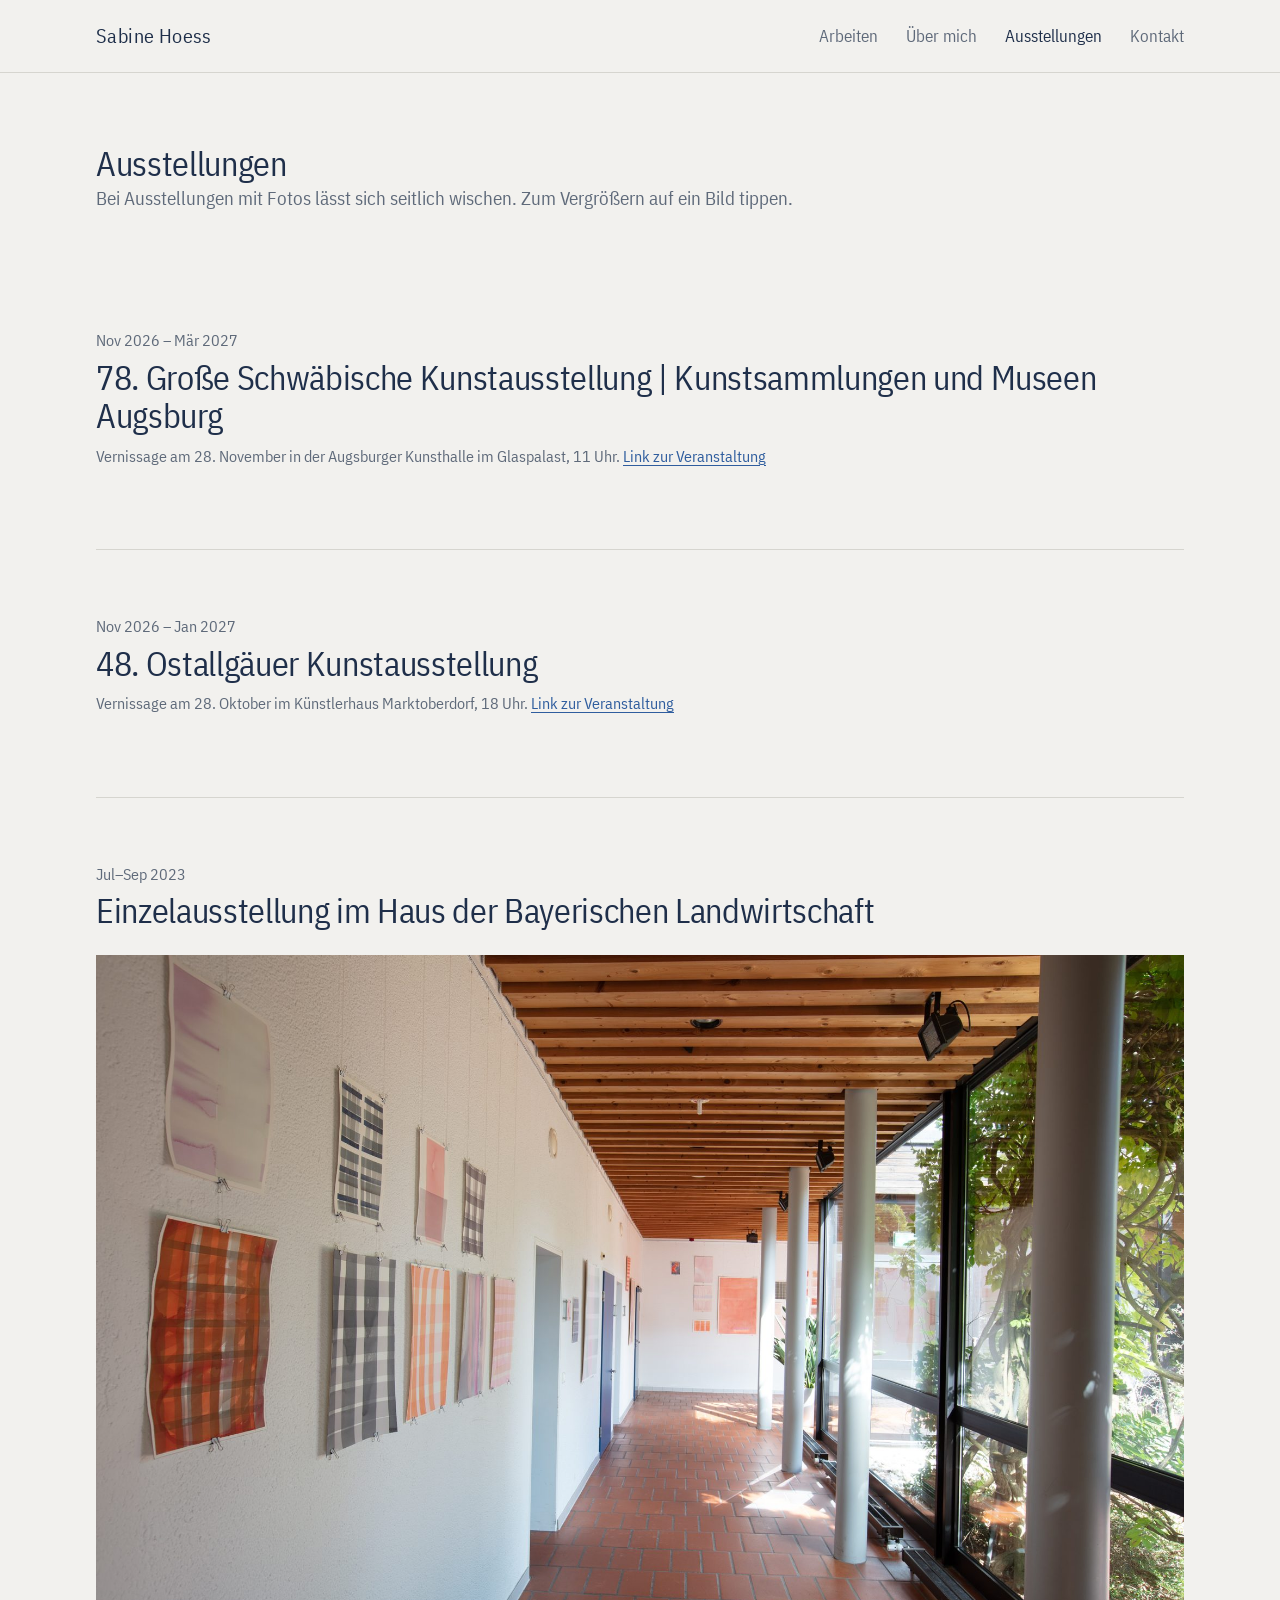
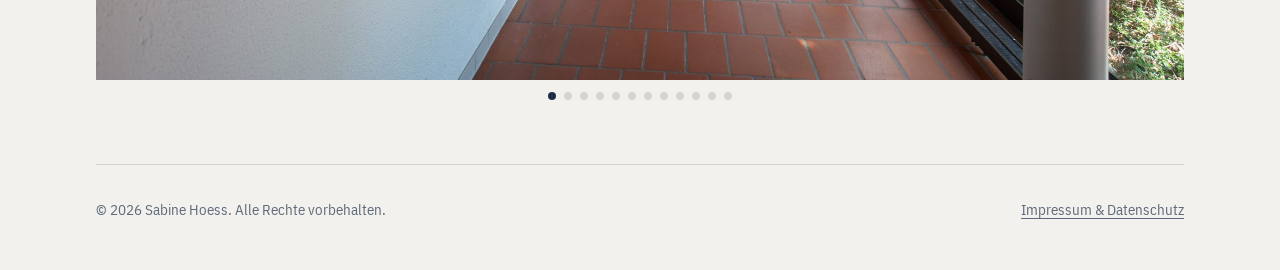
==== ausstellungen.html @ 87d31be0 "Add Ausstellungen page with exhibition photos - New ausstellungen.html (menu item "Ausstellungen"): " ====
<!doctype html>
<html lang="de">
<head>
  <meta charset="utf-8">
  <meta name="viewport" content="width=device-width, initial-scale=1">
  <title>Ausstellungen – Sabine Hoess</title>
  <meta name="description" content="Ausstellungen von Sabine Hoess: kommende Termine und Ansichten vergangener Ausstellungen.">
  <link rel="stylesheet" href="style.css">
  <link rel="icon" href="favicon.svg" type="image/svg+xml">
</head>
<body>

<header class="nav">
  <div class="wrap nav-inner">
    <a class="brand" href="index.html">Sabine Hoess</a>
    <button class="burger" aria-label="Menü" aria-expanded="false" aria-controls="menu">
      <svg class="lines" viewBox="0 0 24 24" fill="none" stroke="currentColor" stroke-width="1.6" stroke-linecap="round"><path d="M4 7h16M4 12h16M4 17h16"/></svg>
      <svg class="x" viewBox="0 0 24 24" fill="none" stroke="currentColor" stroke-width="1.6" stroke-linecap="round"><path d="M6 6l12 12M18 6L6 18"/></svg>
    </button>
    <nav>
      <ul class="menu" id="menu">
        <li><a href="gallery.html">Arbeiten</a></li>
        <li><a href="index.html#ueber">Über mich</a></li>
        <li><a href="ausstellungen.html" aria-current="page">Ausstellungen</a></li>
        <li><a href="index.html#kontakt">Kontakt</a></li>
      </ul>
    </nav>
  </div>
</header>

<main>
  <div class="gallery-head wrap">
    <h2>Ausstellungen</h2>
    <p>Bei Ausstellungen mit Fotos lässt sich seitlich wischen. Zum Vergrößern auf ein Bild tippen.</p>
  </div>

  <div class="wrap" id="shows"></div>
</main>

<footer class="foot wrap">
  <span>© <span id="year"></span> Sabine Hoess. Alle Rechte vorbehalten.</span>
  <a href="impressum.html">Impressum &amp; Datenschutz</a>
</footer>

<script src="shows.js"></script>
<script src="app.js"></script>
</body>
</html>
---- style.css ----
/* ------------------------------------------------------------
   sabine-hoess.art – Stylesheet
   ------------------------------------------------------------ */

/* Schrift: IBM Plex Sans Condensed, selbst gehostet (Lizenz: fonts/OFL.txt) */
@font-face {
  font-family: "IBM Plex Sans Condensed";
  src: url("fonts/ibm-plex-sans-condensed-400.woff2") format("woff2");
  font-weight: 400; font-style: normal; font-display: swap;
}

:root {
  --paper: #f2f1ee;
  --paper-deep: #e7e6e1;
  --ink: #1f2f4a;          /* dunkelblau */
  --mute: #5f6a7a;
  --rule: #d6d5cf;
  --link: #2f5d9e;
  --ok: #4e7556;

  --font: "IBM Plex Sans Condensed", "Arial Narrow", Arial, Helvetica, sans-serif;
  --measure: 46rem;        /* text column (narrow font, ~85 characters) */
  --wide: 68rem;           /* image column */
  --gutter: 1.25rem;
  --nav-h: 3.75rem;
}

@media (min-width: 48em) {
  :root { --gutter: 2.5rem; --nav-h: 4.5rem; }
}

*, *::before, *::after { box-sizing: border-box; }

html { scroll-behavior: smooth; scroll-padding-top: var(--nav-h); -webkit-text-size-adjust: 100%; }
@media (prefers-reduced-motion: reduce) { html { scroll-behavior: auto; } }

body {
  margin: 0;
  background: var(--paper);
  color: var(--ink);
  font-family: var(--font);
  font-size: 1.167rem;     /* 14 pt */
  line-height: 1.6;
  -webkit-font-smoothing: antialiased;
}

img { display: block; max-width: 100%; height: auto; }

a { color: var(--link); text-decoration: underline; text-underline-offset: 0.18em; text-decoration-thickness: 1px; }
a:hover { color: var(--ink); }
a:focus-visible, button:focus-visible { outline: 2px solid var(--ink); outline-offset: 3px; }

h1, h2, h3 { font-weight: 400; line-height: 1.15; margin: 0; letter-spacing: -0.01em; }
h1 { font-size: clamp(2.2rem, 6.5vw, 3.75rem); }
h2 { font-size: clamp(1.6rem, 3.2vw, 2.1rem); }
h3 { font-size: 1.35rem; }
p { margin: 0 0 1em; }

.wrap { width: min(100% - 2 * var(--gutter), var(--wide)); margin-inline: auto; }
.text { max-width: var(--measure); }

/* ---------- Navigation ---------- */

.nav {
  position: sticky; top: 0; z-index: 20;
  background: color-mix(in srgb, var(--paper) 92%, transparent);
  backdrop-filter: blur(8px);
  border-bottom: 1px solid var(--rule);
}
.nav-inner {
  height: var(--nav-h);
  display: flex; align-items: center; justify-content: space-between;
}
.brand {
  color: var(--ink); text-decoration: none;
  font-size: 1.25rem; letter-spacing: 0.02em;
}
.menu { display: flex; gap: 1.75rem; list-style: none; margin: 0; padding: 0; }
.menu a { color: var(--mute); text-decoration: none; font-size: 1.05rem; }
.menu a:hover, .menu a[aria-current="page"] { color: var(--ink); }

.burger {
  display: none;
  background: none; border: 0; padding: 0.5rem; margin-right: -0.5rem;
  cursor: pointer; color: var(--ink);
}
.burger svg { display: block; width: 26px; height: 26px; }
.burger .x { display: none; }
.nav.open .burger .lines { display: none; }
.nav.open .burger .x { display: block; }

@media (max-width: 47.99em) {
  .burger { display: block; margin-left: auto; }
  .menu {
    display: none;
    position: absolute; left: 0; right: 0; top: var(--nav-h);
    flex-direction: column; gap: 0;
    background: var(--paper);
    border-bottom: 1px solid var(--rule);
    padding: 0.5rem 0 1rem;
  }
  .nav.open .menu { display: flex; }
  .menu a {
    display: block; padding: 0.8rem var(--gutter);
    font-size: 1.3rem; color: var(--ink);
  }
}

/* ---------- Landing page ---------- */

.hero { padding: clamp(3rem, 8vw, 6rem) 0 clamp(2rem, 5vw, 4rem); }
.hero h1 { margin-bottom: 0.4em; }
.hero .lead { font-size: clamp(1.2rem, 2.2vw, 1.45rem); line-height: 1.45; color: var(--ink); }

.hero-image { margin: clamp(2rem, 5vw, 4rem) 0 0; }
.hero-image img { width: auto; max-width: 100%; max-height: 85vh; }
.hero-image figcaption { margin-top: 0.6rem; font-size: 0.95rem; color: var(--mute); }

.section { padding: clamp(2.5rem, 6vw, 5rem) 0; border-top: 1px solid var(--rule); }
.section h2 { margin-bottom: 1.2em; }

/* Ausstellungen: Datum links, Text rechts */
.shows { list-style: none; margin: 0; padding: 0; max-width: var(--measure); }
.shows li {
  display: grid; grid-template-columns: 7.5rem 1fr; gap: 1rem;
  padding: 0.9rem 0; border-top: 1px solid var(--rule);
}
.shows li:last-child { border-bottom: 1px solid var(--rule); }
.shows time { color: var(--mute); font-size: 1rem; line-height: 1.6; }
.shows strong { font-weight: 400; display: block; }
.shows span { display: block; color: var(--mute); font-size: 1rem; }
.shows-more { margin-top: 1.2rem; }

/* Seite "Ausstellungen" */
.show { padding: clamp(2rem, 5vw, 4rem) 0; }
.show + .show { border-top: 1px solid var(--rule); }
.show time { display: block; color: var(--mute); font-size: 1rem; margin-bottom: 0.3rem; }
.show h2 { margin-bottom: 0.5rem; }
.show .show-info { color: var(--mute); font-size: 1rem; max-width: var(--measure); }
.show .views { margin-top: 1.5rem; }
@media (max-width: 30em) {
  .shows li { grid-template-columns: 1fr; gap: 0.15rem; }
}

.contact p { margin-bottom: 0.4em; }
.contact .big { font-size: clamp(1.35rem, 2.6vw, 1.75rem); }

/* ---------- Galerie ---------- */

.gallery-head { padding: clamp(2.5rem, 6vw, 4.5rem) 0 clamp(1rem, 3vw, 2rem); }
.gallery-head p { color: var(--mute); max-width: var(--measure); }

.work { padding: clamp(2rem, 5vw, 4rem) 0; }
.work + .work { border-top: 1px solid var(--rule); }

/* Horizontale Ansichten – nativ wischbar über scroll-snap */
.views { position: relative; }
.track {
  display: flex;
  overflow-x: auto;
  scroll-snap-type: x mandatory;
  scrollbar-width: none;
  -webkit-overflow-scrolling: touch;
  gap: 0;
}
.track::-webkit-scrollbar { display: none; }
.track > figure {
  flex: 0 0 100%;
  margin: 0;
  scroll-snap-align: center;
  scroll-snap-stop: always;
}
.track img {
  width: 100%;
  aspect-ratio: 4 / 3;
  object-fit: contain;
  background: var(--paper-deep);
  cursor: zoom-in;
}
@media (min-width: 48em) {
  .track img { aspect-ratio: 3 / 2; }
}

.arrow {
  position: absolute; top: 50%; transform: translateY(-50%);
  width: 2.75rem; height: 2.75rem; border-radius: 50%;
  border: 0; background: color-mix(in srgb, var(--paper) 85%, transparent);
  color: var(--ink); cursor: pointer; display: none;
  align-items: center; justify-content: center;
}
.arrow svg { width: 20px; height: 20px; }
.arrow.prev { left: 0.75rem; }
.arrow.next { right: 0.75rem; }
.arrow[disabled] { opacity: 0.25; cursor: default; }
@media (hover: hover) and (min-width: 48em) {
  .views[data-multi] .arrow { display: flex; opacity: 0; transition: opacity 0.2s; }
  .views[data-multi]:hover .arrow, .views[data-multi]:focus-within .arrow { opacity: 1; }
  .views[data-multi]:hover .arrow[disabled] { opacity: 0.25; }
}

.dots { display: flex; justify-content: center; gap: 0.5rem; margin-top: 0.75rem; }
.dots button {
  width: 0.5rem; height: 0.5rem; padding: 0; border-radius: 50%; border: 0;
  background: var(--rule); cursor: pointer;
}
.dots button[aria-current="true"] { background: var(--ink); }
.dots:empty { display: none; }

.caption {
  display: grid; gap: 0.35rem 2rem;
  margin-top: 1.1rem;
  grid-template-columns: 1fr auto;
  align-items: baseline;
}
.caption p { margin: 0; }
.caption h3 { grid-column: 1; grid-row: 1; }
.caption h3 .year { font-style: normal; color: var(--mute); font-size: 1.05rem; margin-left: 0.5em; }
.caption .meta { grid-column: 1; grid-row: 2; color: var(--mute); font-size: 1rem; }
.caption .price { grid-column: 2; grid-row: 1; text-align: right; white-space: nowrap; }
.caption .status { grid-column: 2; grid-row: 2; text-align: right; font-size: 1rem; color: var(--mute); white-space: nowrap; }
.caption .status.available { color: var(--ok); }
.caption .note { grid-column: 1 / -1; color: var(--ink); font-size: 1rem; margin: 0.4rem 0 0; max-width: var(--measure); }
.caption .where { grid-column: 1 / -1; color: var(--mute); font-size: 1rem; margin: 0; }
@media (max-width: 30em) {
  .caption { grid-template-columns: 1fr; }
  .caption h3, .caption .meta, .caption .price, .caption .status { grid-column: 1; grid-row: auto; text-align: left; }
  .caption .price { margin-top: 0.3rem; }
}

/* ---------- Lightbox ---------- */

.lightbox {
  position: fixed; inset: 0; z-index: 50;
  background: color-mix(in srgb, var(--paper) 97%, black);
  display: none;
}
.lightbox.open { display: block; }
.lightbox .track { height: 100vh; height: 100dvh; }
.lightbox .track > figure {
  height: 100vh; height: 100dvh;
  display: flex; align-items: center; justify-content: center;
  padding: 3.5rem var(--gutter) 3rem;
}
.lightbox .track img {
  width: auto; height: auto; max-width: 100%; max-height: 100%;
  aspect-ratio: auto; object-fit: contain; background: none; cursor: default;
}
.lightbox .close {
  position: absolute; top: 0.6rem; right: 0.6rem; z-index: 2;
  width: 2.75rem; height: 2.75rem; border: 0; border-radius: 50%;
  background: color-mix(in srgb, var(--paper) 85%, transparent);
  color: var(--ink); cursor: pointer; display: grid; place-items: center;
}
.lightbox .close svg { width: 22px; height: 22px; }
.lightbox .lb-caption {
  position: absolute; left: 0; right: 0; bottom: 0.75rem;
  text-align: center; font-size: 0.95rem; color: var(--mute); pointer-events: none;
}
.lightbox .arrow { display: flex; opacity: 1; }
@media (max-width: 47.99em) { .lightbox .arrow { display: none; } }
body.lb-open { overflow: hidden; }

/* ---------- Fußzeile ---------- */

.foot {
  border-top: 1px solid var(--rule);
  padding: 2rem 0 3rem;
  font-size: 0.95rem; color: var(--mute);
  display: flex; flex-wrap: wrap; gap: 0.5rem 1.5rem; justify-content: space-between;
}
.foot a { color: var(--mute); }

/* ---------- Impressum ---------- */

.legal { padding: clamp(2.5rem, 6vw, 4.5rem) 0; }
.legal h1 { font-size: clamp(2rem, 5vw, 2.8rem); margin-bottom: 1em; }
.legal h2 { font-size: 1.35rem; margin: 2em 0 0.5em; }
.legal p { max-width: var(--measure); }
.legal address { font-style: normal; }
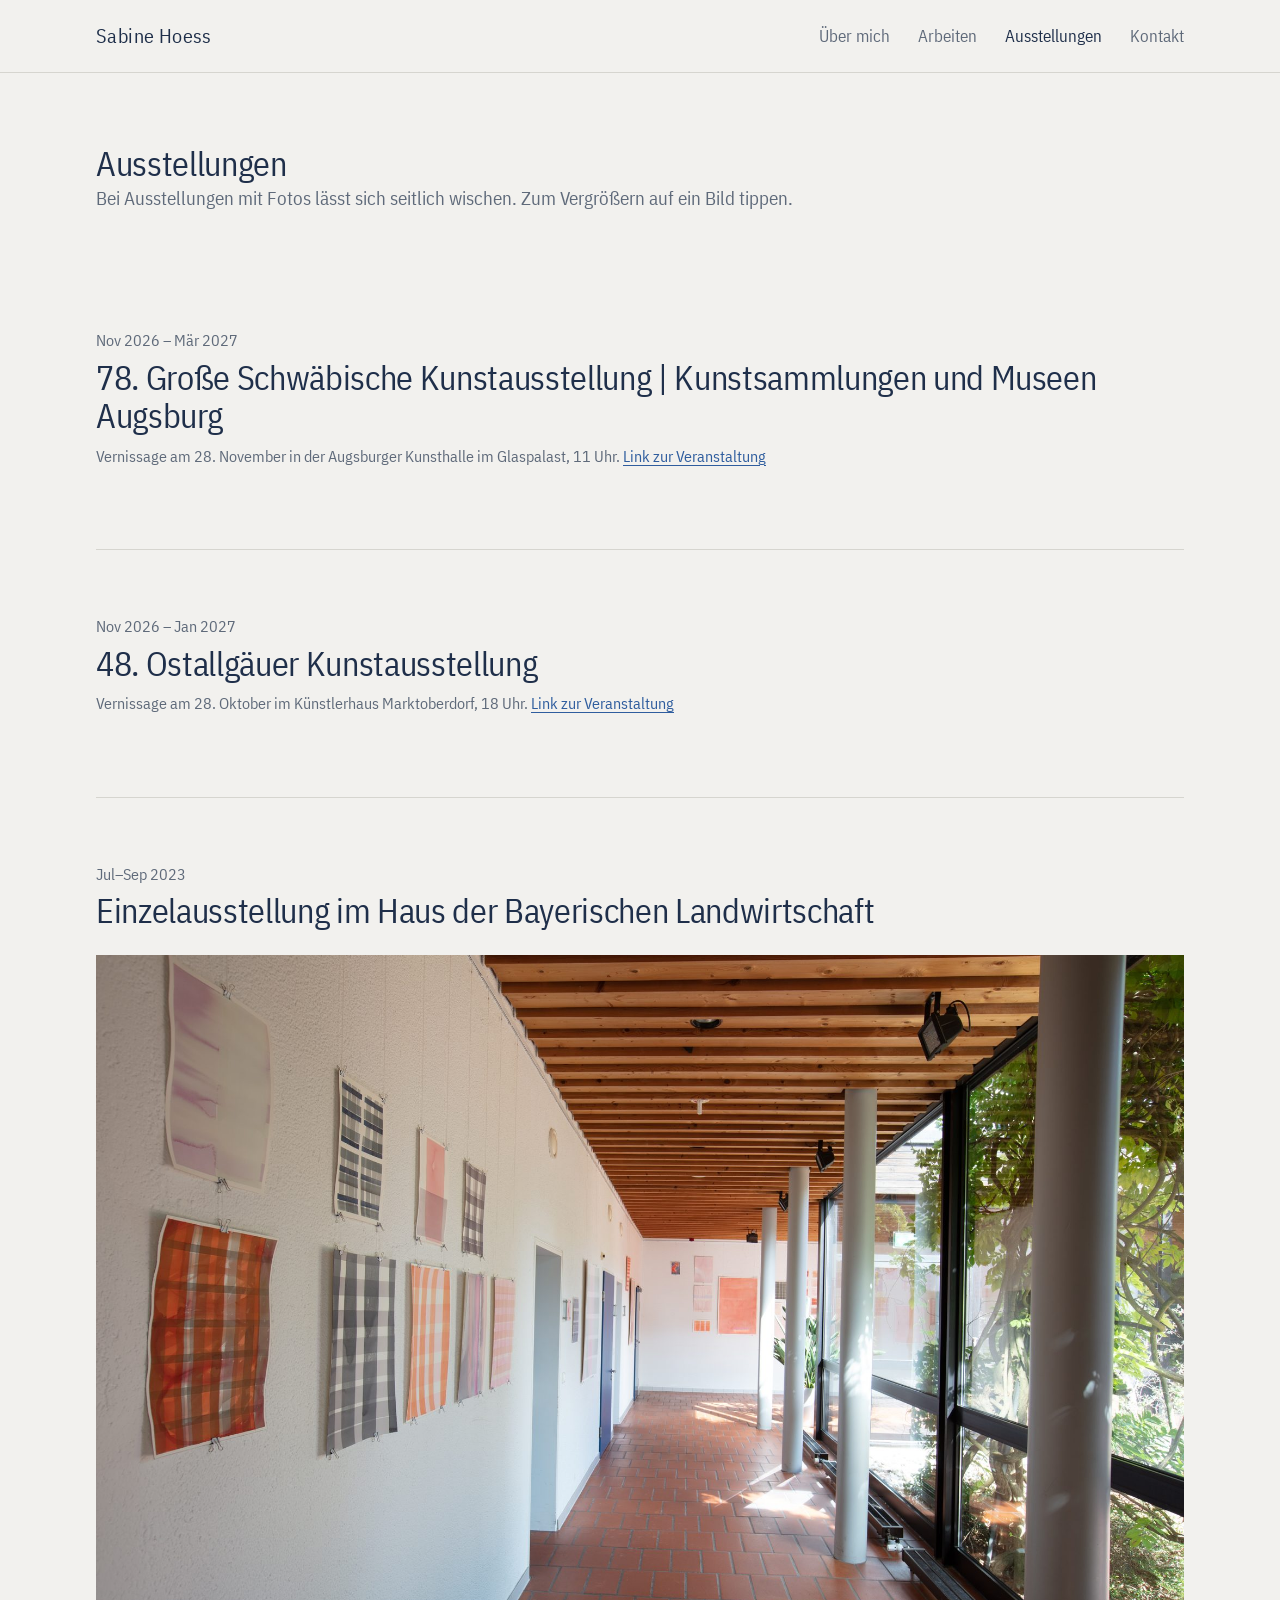
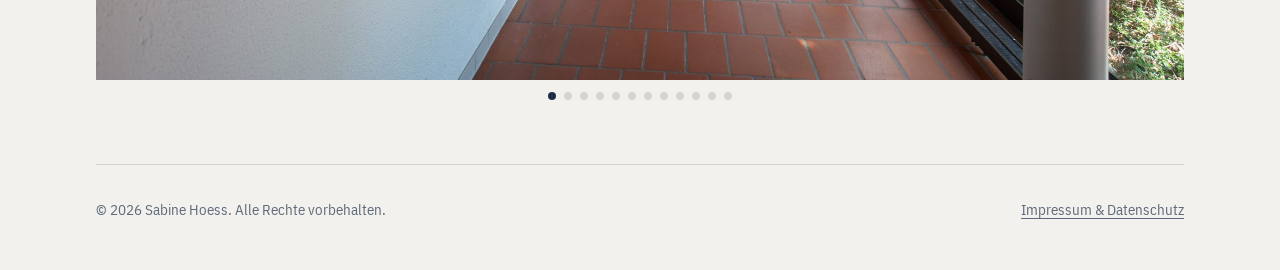
==== commit c60b1fc7: "Menu order: Über mich, Arbeiten, Ausstellungen, Kontakt" ====
--- a/ausstellungen.html
+++ b/ausstellungen.html
@@ -19,8 +19,8 @@
     </button>
     <nav>
       <ul class="menu" id="menu">
+        <li><a href="index.html#ueber">Über mich</a></li>
         <li><a href="gallery.html">Arbeiten</a></li>
-        <li><a href="index.html#ueber">Über mich</a></li>
         <li><a href="ausstellungen.html" aria-current="page">Ausstellungen</a></li>
         <li><a href="index.html#kontakt">Kontakt</a></li>
       </ul>
